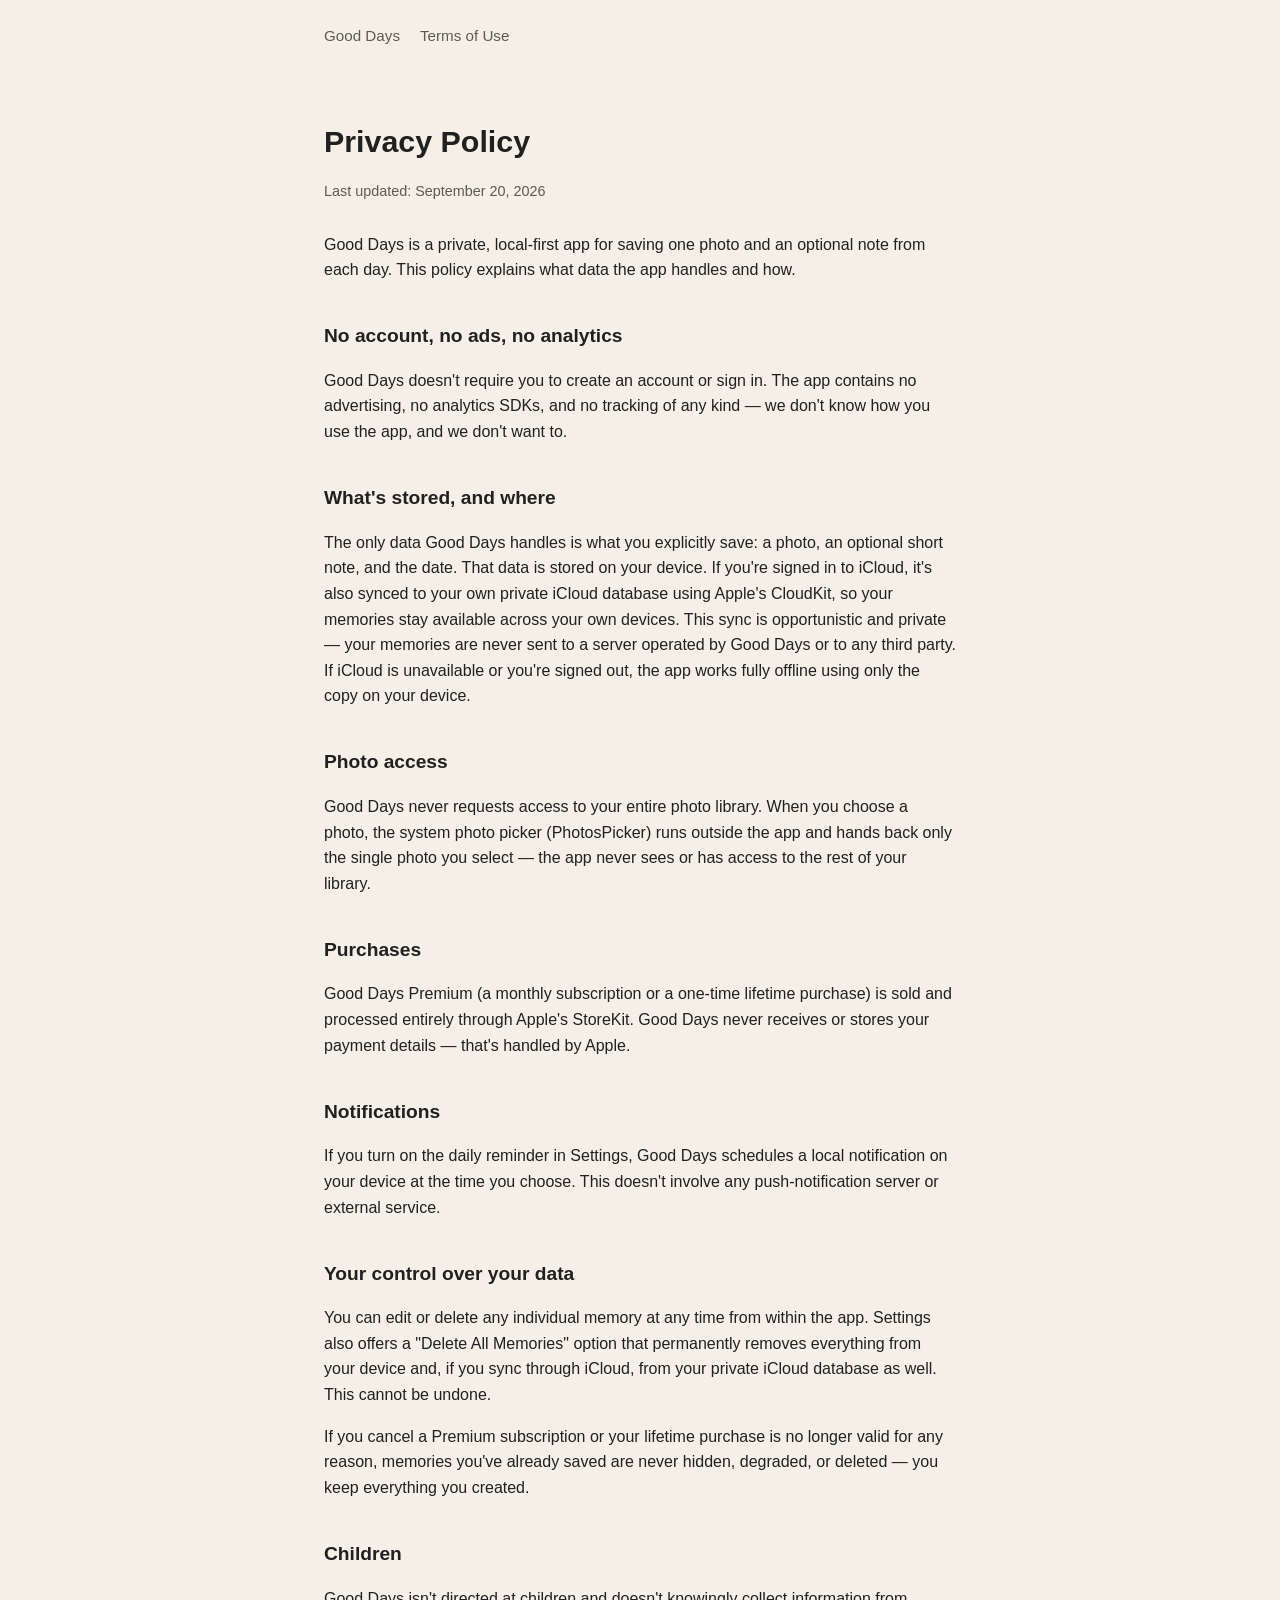
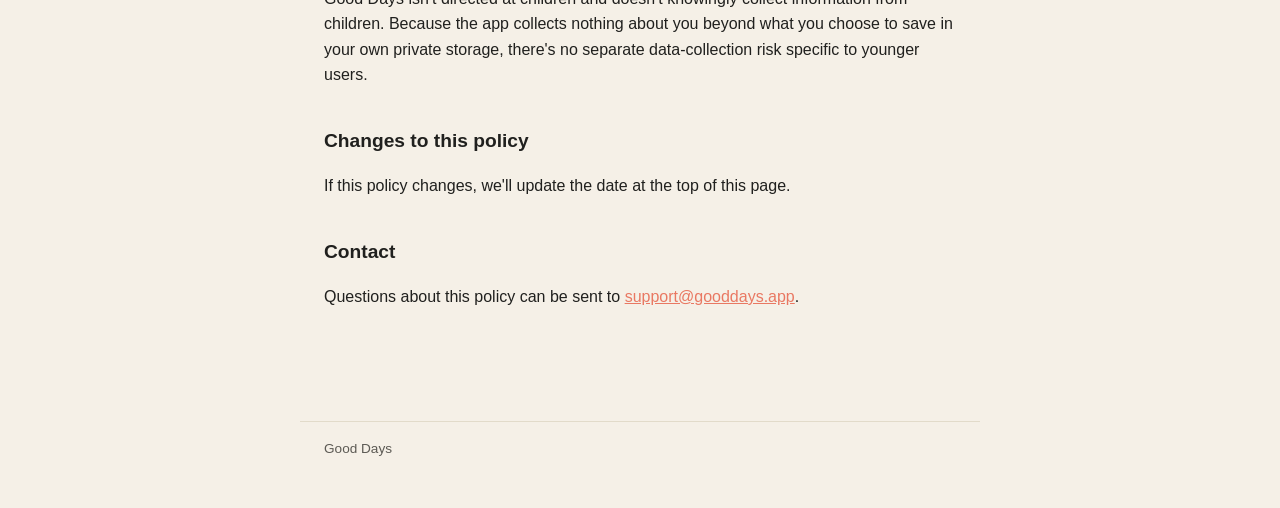
==== privacy.html @ 8263bb45 "Add privacy policy and terms of use for Good Days" ====
<!doctype html>
<html lang="en">
<head>
  <meta charset="utf-8">
  <meta name="viewport" content="width=device-width, initial-scale=1">
  <title>Privacy Policy — Good Days</title>
  <link rel="stylesheet" href="style.css">
</head>
<body>
  <nav><a href="index.html">Good Days</a> <a href="terms.html">Terms of Use</a></nav>
  <main>
    <h1>Privacy Policy</h1>
    <p class="updated">Last updated: September 20, 2026</p>

    <p>
      Good Days is a private, local-first app for saving one photo and an
      optional note from each day. This policy explains what data the app
      handles and how.
    </p>

    <h2>No account, no ads, no analytics</h2>
    <p>
      Good Days doesn't require you to create an account or sign in. The app
      contains no advertising, no analytics SDKs, and no tracking of any
      kind — we don't know how you use the app, and we don't want to.
    </p>

    <h2>What's stored, and where</h2>
    <p>
      The only data Good Days handles is what you explicitly save: a photo,
      an optional short note, and the date. That data is stored on your
      device. If you're signed in to iCloud, it's also synced to your own
      private iCloud database using Apple's CloudKit, so your memories stay
      available across your own devices. This sync is opportunistic and
      private — your memories are never sent to a server operated by Good
      Days or to any third party. If iCloud is unavailable or you're signed
      out, the app works fully offline using only the copy on your device.
    </p>

    <h2>Photo access</h2>
    <p>
      Good Days never requests access to your entire photo library. When
      you choose a photo, the system photo picker (PhotosPicker) runs
      outside the app and hands back only the single photo you select — the
      app never sees or has access to the rest of your library.
    </p>

    <h2>Purchases</h2>
    <p>
      Good Days Premium (a monthly subscription or a one-time lifetime
      purchase) is sold and processed entirely through Apple's StoreKit.
      Good Days never receives or stores your payment details — that's
      handled by Apple.
    </p>

    <h2>Notifications</h2>
    <p>
      If you turn on the daily reminder in Settings, Good Days schedules a
      local notification on your device at the time you choose. This
      doesn't involve any push-notification server or external service.
    </p>

    <h2>Your control over your data</h2>
    <p>
      You can edit or delete any individual memory at any time from within
      the app. Settings also offers a "Delete All Memories" option that
      permanently removes everything from your device and, if you sync
      through iCloud, from your private iCloud database as well. This
      cannot be undone.
    </p>
    <p>
      If you cancel a Premium subscription or your lifetime purchase is no
      longer valid for any reason, memories you've already saved are never
      hidden, degraded, or deleted — you keep everything you created.
    </p>

    <h2>Children</h2>
    <p>
      Good Days isn't directed at children and doesn't knowingly collect
      information from children. Because the app collects nothing about you
      beyond what you choose to save in your own private storage, there's
      no separate data-collection risk specific to younger users.
    </p>

    <h2>Changes to this policy</h2>
    <p>
      If this policy changes, we'll update the date at the top of this
      page.
    </p>

    <h2>Contact</h2>
    <p>
      Questions about this policy can be sent to
      <a href="mailto:support@gooddays.app">support@gooddays.app</a>.
    </p>
  </main>
  <footer>Good Days</footer>
</body>
</html>
---- style.css ----
:root {
  color-scheme: light;
  --background: #F5F0E7;
  --text: #20201E;
  --text-secondary: #5c5a54;
  --accent: #E97862;
  --divider: #e2dbca;
}

* { box-sizing: border-box; }

body {
  margin: 0;
  padding: 0;
  background: var(--background);
  color: var(--text);
  font-family: -apple-system, BlinkMacSystemFont, "Segoe UI", Roboto, Helvetica, Arial, sans-serif;
  line-height: 1.6;
}

main {
  max-width: 680px;
  margin: 0 auto;
  padding: 48px 24px 96px;
}

h1 {
  font-size: 1.9rem;
  margin-bottom: 0.25em;
}

h2 {
  font-size: 1.2rem;
  margin-top: 2em;
  color: var(--text);
}

.updated {
  color: var(--text-secondary);
  font-size: 0.9rem;
  margin-bottom: 2em;
}

p, li {
  color: var(--text);
}

ul {
  padding-left: 1.2em;
}

a {
  color: var(--accent);
}

nav {
  max-width: 680px;
  margin: 0 auto;
  padding: 24px 24px 0;
  font-size: 0.95rem;
}

nav a {
  color: var(--text-secondary);
  text-decoration: none;
  margin-right: 16px;
}

nav a:hover {
  color: var(--accent);
}

footer {
  max-width: 680px;
  margin: 0 auto;
  padding: 0 24px 48px;
  color: var(--text-secondary);
  font-size: 0.85rem;
  border-top: 1px solid var(--divider);
  padding-top: 16px;
}
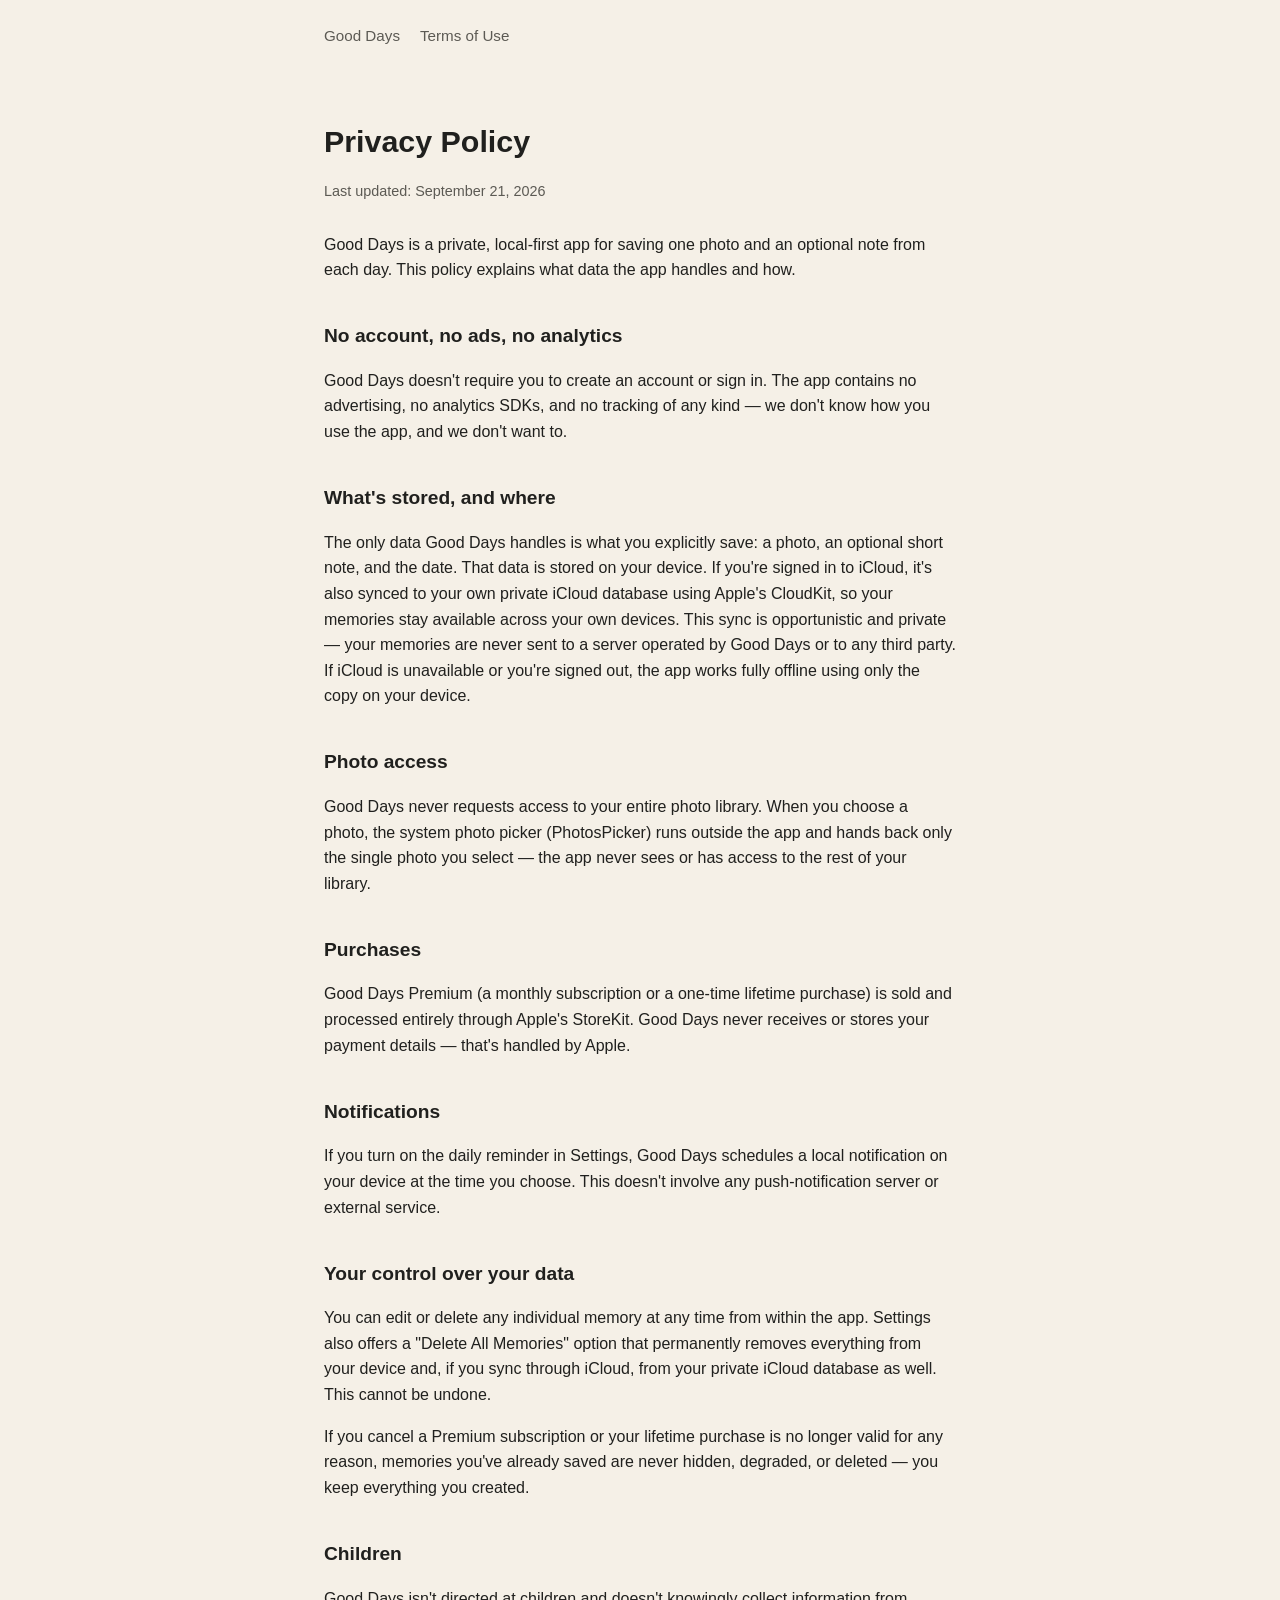
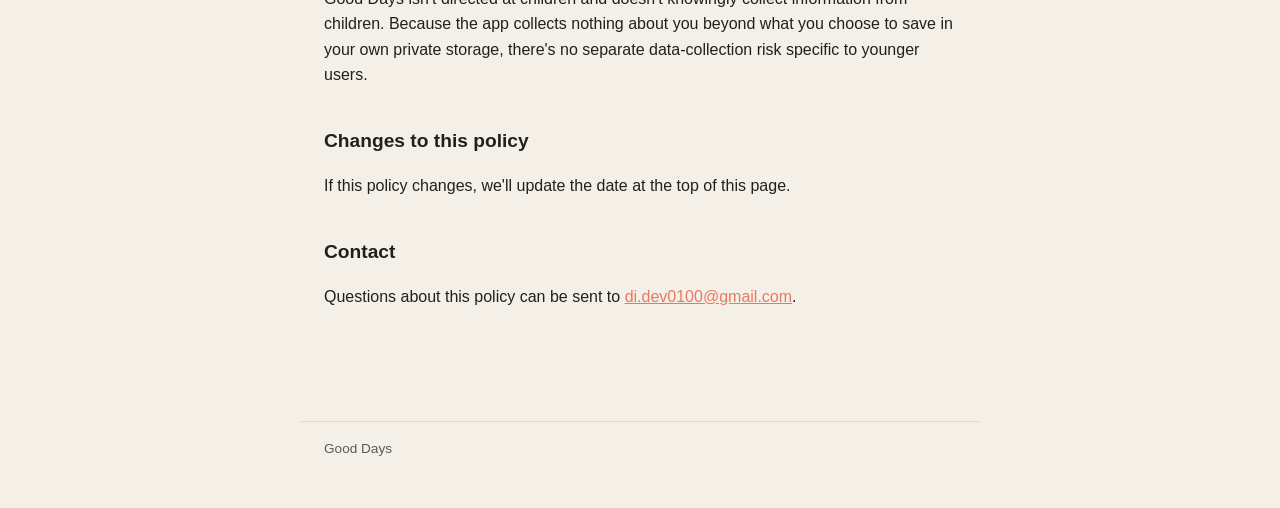
==== commit 95adbf97: "Update contact email to di.dev0100@gmail.com" ====
--- a/privacy.html
+++ b/privacy.html
@@ -10,7 +10,7 @@
   <nav><a href="index.html">Good Days</a> <a href="terms.html">Terms of Use</a></nav>
   <main>
     <h1>Privacy Policy</h1>
-    <p class="updated">Last updated: September 20, 2026</p>
+    <p class="updated">Last updated: September 21, 2026</p>
 
     <p>
       Good Days is a private, local-first app for saving one photo and an
@@ -91,7 +91,7 @@
     <h2>Contact</h2>
     <p>
       Questions about this policy can be sent to
-      <a href="mailto:support@gooddays.app">support@gooddays.app</a>.
+      <a href="mailto:di.dev0100@gmail.com">di.dev0100@gmail.com</a>.
     </p>
   </main>
   <footer>Good Days</footer>
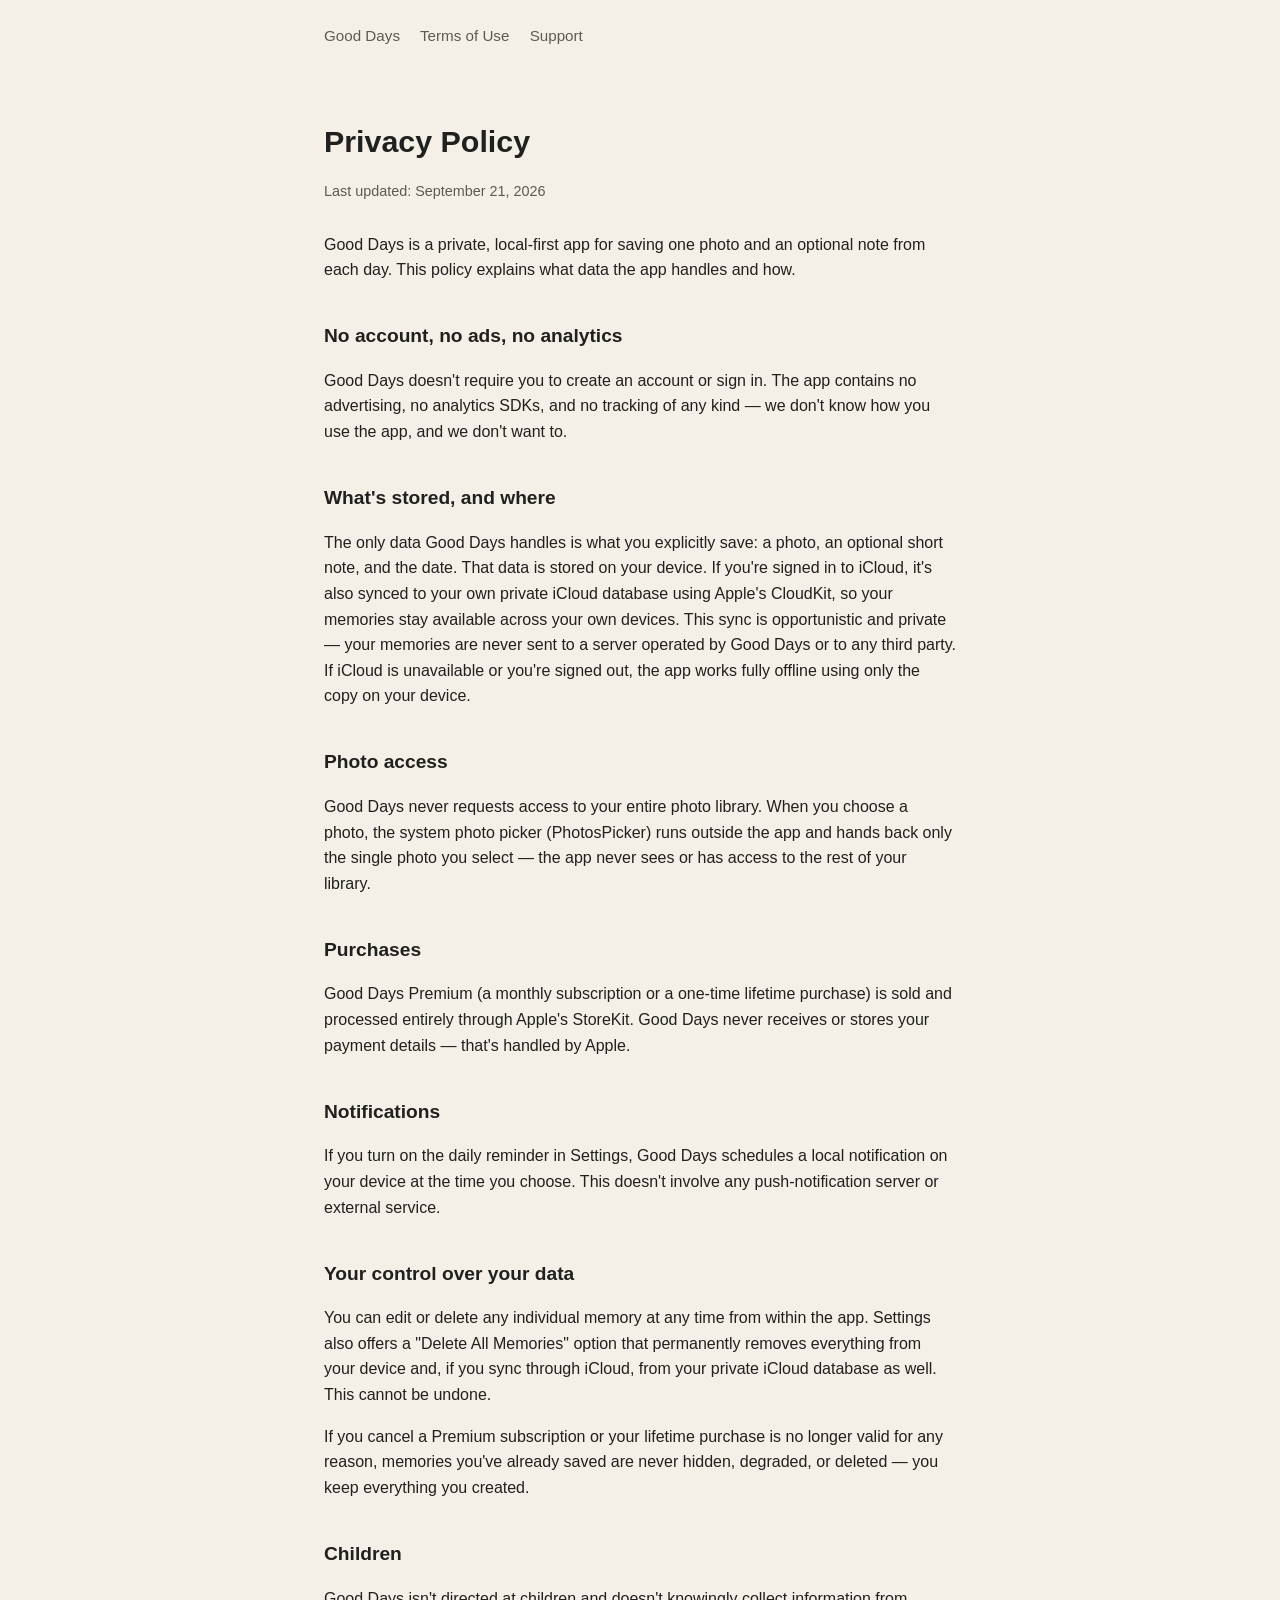
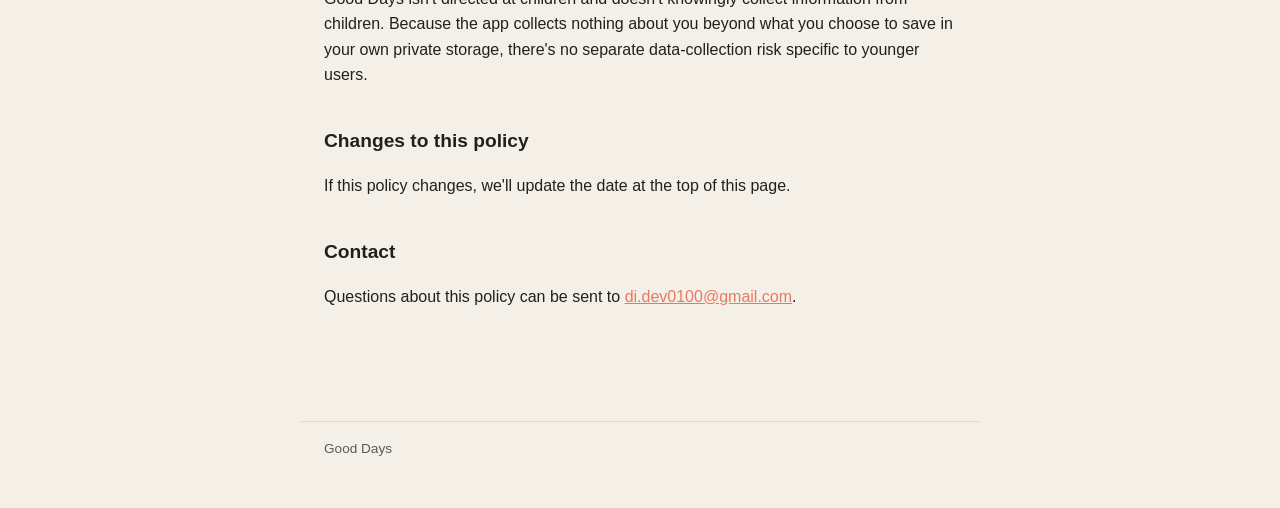
==== commit 534b8be1: "Add support page" ====
--- a/privacy.html
+++ b/privacy.html
@@ -7,7 +7,7 @@
   <link rel="stylesheet" href="style.css">
 </head>
 <body>
-  <nav><a href="index.html">Good Days</a> <a href="terms.html">Terms of Use</a></nav>
+  <nav><a href="index.html">Good Days</a> <a href="terms.html">Terms of Use</a> <a href="support.html">Support</a></nav>
   <main>
     <h1>Privacy Policy</h1>
     <p class="updated">Last updated: September 21, 2026</p>
